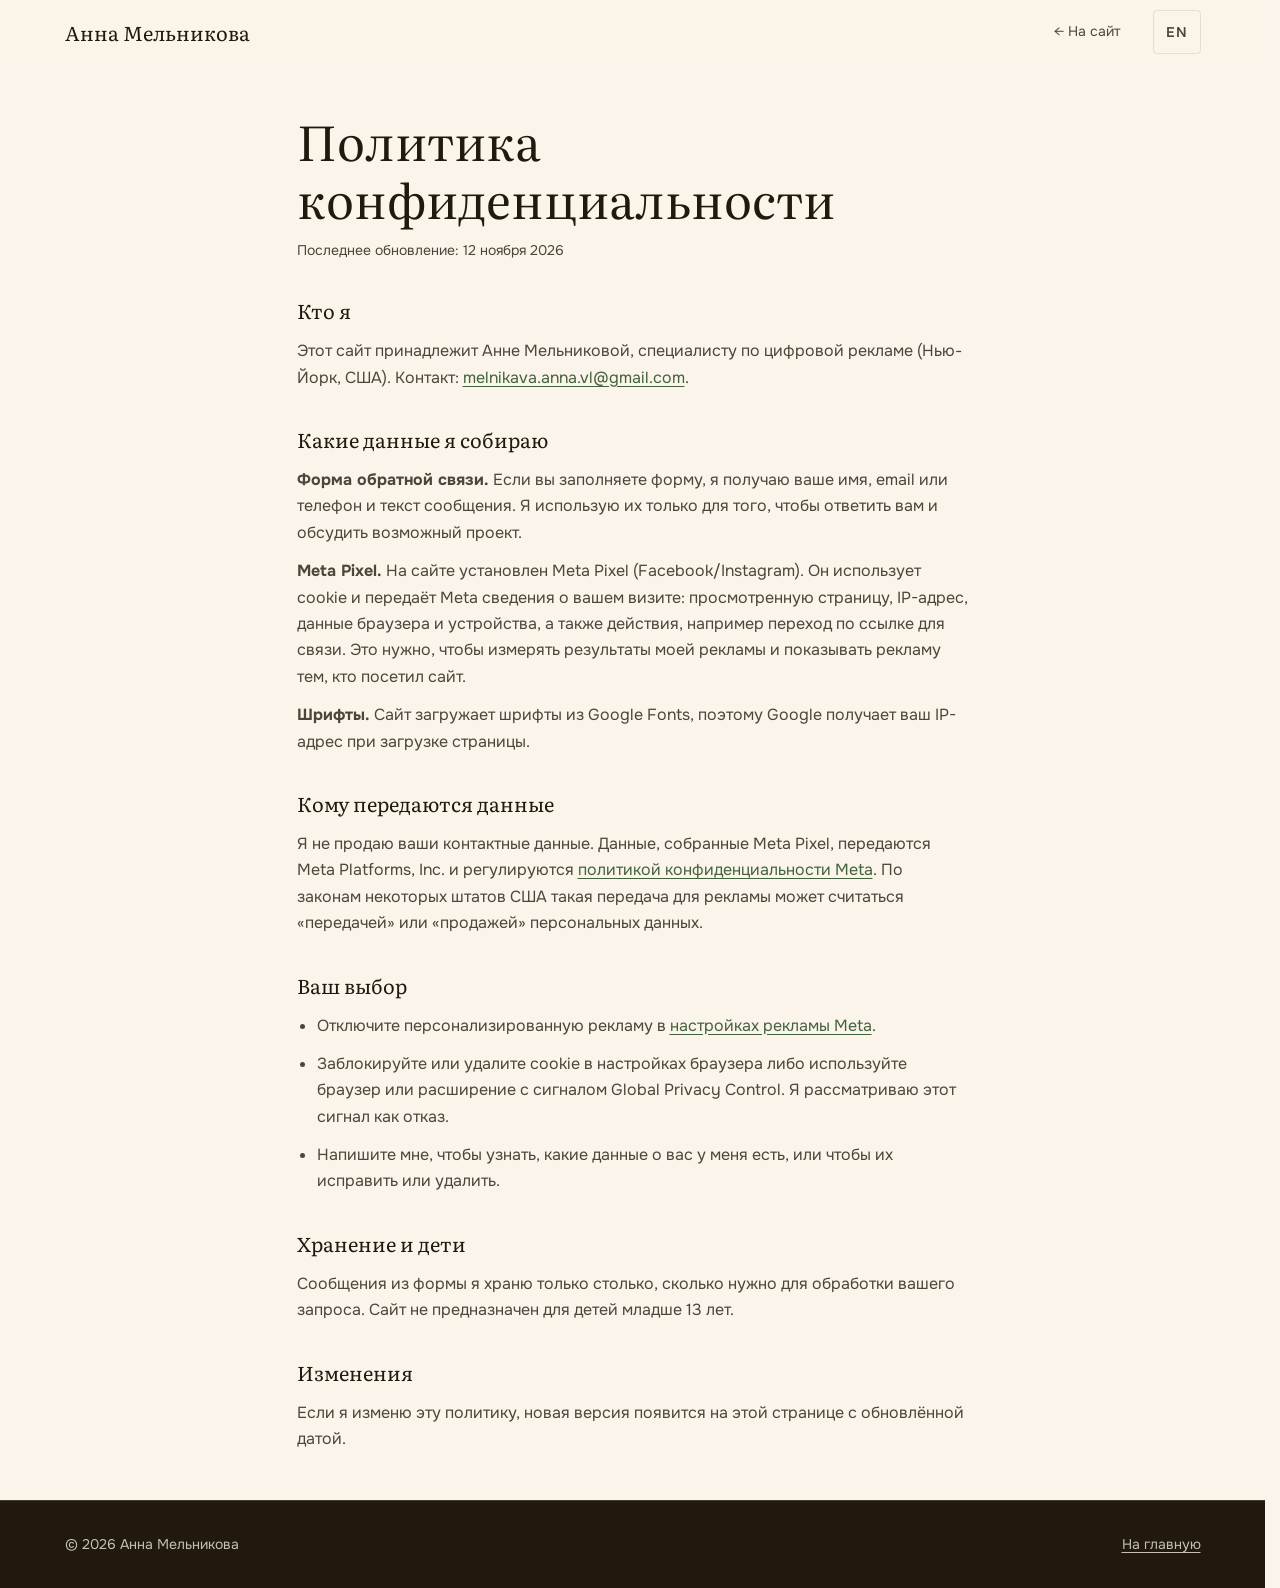
==== public/privacy.html @ af290580 "added meta pixel code; other ui updates" ====
<!doctype html>
<html lang="ru" class="no-js">
<head>
  <meta charset="utf-8">
  <meta name="viewport" content="width=device-width, initial-scale=1">
  <title>Политика конфиденциальности — Анна Мельникова</title>
  <meta name="robots" content="noindex">
  <link rel="canonical" href="https://annamelnikava.com/privacy.html">
  <script>document.documentElement.classList.remove('no-js')</script>
  <link rel="preconnect" href="https://fonts.googleapis.com">
  <link rel="preconnect" href="https://fonts.gstatic.com" crossorigin>
  <link href="https://fonts.googleapis.com/css2?family=Onest:wght@400;600&family=Literata:ital,opsz,wght@0,7..72,400;1,7..72,400&display=swap" rel="stylesheet">
  <link rel="stylesheet" href="tokens.css">
  <link rel="stylesheet" href="styles.css">
</head>
<body>
  <header class="site-header">
    <div class="container">
      <a class="brand" href="index.html" data-en="Anna Melnikava">Анна Мельникова</a>
      <nav class="nav" aria-label="Главная навигация" data-en-aria="Main">
        <a href="index.html" data-en="← Back to site">← На сайт</a>
        <button class="lang-toggle" id="lang-toggle" type="button" lang="en" aria-label="Switch to English">EN</button>
      </nav>
    </div>
  </header>

  <main id="main" class="legal">
    <div class="container">
      <h1 data-en="Privacy Policy">Политика конфиденциальности</h1>
      <p class="legal-date" data-en="Last updated: November 12, 2026">Последнее обновление: 12 ноября 2026</p>

      <h2 data-en="Who I am">Кто я</h2>
      <p data-en="This site belongs to Anna Melnikava, a digital advertising specialist based in New York, USA. Contact: <a href='mailto:melnikava.anna.vl@gmail.com'>melnikava.anna.vl@gmail.com</a>.">Этот сайт принадлежит Анне Мельниковой, специалисту по цифровой рекламе (Нью-Йорк, США). Контакт: <a href="mailto:melnikava.anna.vl@gmail.com">melnikava.anna.vl@gmail.com</a>.</p>

      <h2 data-en="What data I collect">Какие данные я собираю</h2>
      <p data-en="<strong>Contact form.</strong> If you use the form, I receive your name, your email or phone number, and any message you write. I use it only to reply to you and discuss a possible project.">
        <strong>Форма обратной связи.</strong> Если вы заполняете форму, я получаю ваше имя, email или телефон и текст сообщения. Я использую их только для того, чтобы ответить вам и обсудить возможный проект.</p>
      <p data-en="<strong>Meta Pixel.</strong> This site uses the Meta Pixel (Facebook/Instagram). It sets cookies and sends Meta information about your visit, such as the page viewed, your IP address, browser and device details, and actions like clicking a contact link. It is used to measure the results of my advertising and to show ads to people who visited the site.">
        <strong>Meta Pixel.</strong> На сайте установлен Meta Pixel (Facebook/Instagram). Он использует cookie и передаёт Meta сведения о вашем визите: просмотренную страницу, IP-адрес, данные браузера и устройства, а также действия, например переход по ссылке для связи. Это нужно, чтобы измерять результаты моей рекламы и показывать рекламу тем, кто посетил сайт.</p>
      <p data-en="<strong>Fonts.</strong> The site loads fonts from Google Fonts, which means Google receives your IP address when the page loads.">
        <strong>Шрифты.</strong> Сайт загружает шрифты из Google Fonts, поэтому Google получает ваш IP-адрес при загрузке страницы.</p>

      <h2 data-en="How data is shared">Кому передаются данные</h2>
      <p data-en="I do not sell your contact details. Data collected by the Meta Pixel is shared with Meta Platforms, Inc. and is subject to <a href='https://www.facebook.com/privacy/policy/' target='_blank' rel='noopener'>Meta&#x27;s Privacy Policy</a>. Under some US state laws, this kind of sharing for advertising may count as &quot;sharing&quot; or &quot;sale&quot; of personal information.">Я не продаю ваши контактные данные. Данные, собранные Meta Pixel, передаются Meta Platforms, Inc. и регулируются <a href="https://www.facebook.com/privacy/policy/" target="_blank" rel="noopener">политикой конфиденциальности Meta</a>. По законам некоторых штатов США такая передача для рекламы может считаться «передачей» или «продажей» персональных данных.</p>

      <h2 data-en="Your choices">Ваш выбор</h2>
      <ul>
        <li data-en="Turn off personalized ads in your <a href='https://www.facebook.com/adpreferences/' target='_blank' rel='noopener'>Meta ad preferences</a>.">Отключите персонализированную рекламу в <a href="https://www.facebook.com/adpreferences/" target="_blank" rel="noopener">настройках рекламы Meta</a>.</li>
        <li data-en="Block or delete cookies in your browser settings, or use a browser or extension that sends the Global Privacy Control signal. I treat that signal as an opt-out request.">Заблокируйте или удалите cookie в настройках браузера либо используйте браузер или расширение с сигналом Global Privacy Control. Я рассматриваю этот сигнал как отказ.</li>
        <li data-en="Email me to ask what data I hold about you, or to have it corrected or deleted.">Напишите мне, чтобы узнать, какие данные о вас у меня есть, или чтобы их исправить или удалить.</li>
      </ul>

      <h2 data-en="Retention and children">Хранение и дети</h2>
      <p data-en="I keep messages from the contact form only as long as needed to handle your request. This site is not intended for children under 13.">Сообщения из формы я храню только столько, сколько нужно для обработки вашего запроса. Сайт не предназначен для детей младше 13 лет.</p>

      <h2 data-en="Changes">Изменения</h2>
      <p data-en="If I change this policy, the new version will appear on this page with an updated date.">Если я изменю эту политику, новая версия появится на этой странице с обновлённой датой.</p>
    </div>
  </main>

  <footer class="site-footer">
    <div class="container footer-row">
      <span data-en="© 2026 Anna Melnikava">© 2026 Анна Мельникова</span>
      <a href="index.html" data-en="Home">На главную</a>
    </div>
  </footer>

  <script>
    const toggle = document.getElementById('lang-toggle');
    const titles = { ru: document.title, en: 'Privacy Policy — Anna Melnikava' };
    document.querySelectorAll('[data-en]').forEach(el => { el.dataset.ru = el.innerHTML; });
    document.querySelectorAll('[data-en-aria]').forEach(el => { el.dataset.ruAria = el.getAttribute('aria-label'); });
    let lang = 'ru';
    function setLang(l) {
      lang = l;
      document.documentElement.lang = l;
      document.querySelectorAll('[data-en]').forEach(el => { el.innerHTML = el.dataset[l]; });
      document.querySelectorAll('[data-en-aria]').forEach(el => {
        el.setAttribute('aria-label', l === 'en' ? el.dataset.enAria : el.dataset.ruAria);
      });
      document.title = titles[l];
      toggle.textContent = l === 'ru' ? 'EN' : 'RU';
      toggle.lang = l === 'ru' ? 'en' : 'ru';
      toggle.setAttribute('aria-label', l === 'ru' ? 'Switch to English' : 'Переключить на русский');
      try { localStorage.setItem('lang', l); } catch (e) {}
    }
    toggle.addEventListener('click', () => setLang(lang === 'ru' ? 'en' : 'ru'));
    try { if (localStorage.getItem('lang') === 'en') setLang('en'); } catch (e) {}
  </script>
</body>
</html>
---- public/tokens.css ----
/* ============================================================
   Design tokens - single source of truth. Mood: Warm Editorial (light).
   Rules: neutrals + ONE accent (willow green); secondary accent max once
   per page; max 3 font families; components read only from these variables.
   ============================================================ */

html { scrollbar-gutter: stable; } /* avoids layout shift when content becomes scrollable */

:root {
  --hue: 80; /* warm cream/brown family shared by every surface and the ink */

  /* Surface ladder: light theme, so raise/elev separate via tint + shadow */
  --surface-base:  oklch(97% 0.015 var(--hue));
  --surface-raise: oklch(99% 0.008 var(--hue));
  --surface-elev:  oklch(94% 0.020 var(--hue));
  --surface-ink:   oklch(22% 0.025 var(--hue)); /* dark band for contrast rhythm */

  /* Ink: one color, four alphas */
  --ink-primary: oklch(22% 0.025 var(--hue));
  --ink-soft:    oklch(22% 0.025 var(--hue) / 0.80);
  --ink-quiet:   oklch(22% 0.025 var(--hue) / 0.66); /* checked >= 4.5:1 on cream */
  --ink-faint:   oklch(22% 0.025 var(--hue) / 0.30); /* decoration only */
  --hairline:    oklch(22% 0.025 var(--hue) / 0.10);
  --ink-on-dark:       oklch(97% 0.015 var(--hue));
  --ink-on-dark-soft:  oklch(97% 0.015 var(--hue) / 0.76);
  --hairline-on-dark:  oklch(97% 0.015 var(--hue) / 0.16);

  /* Accent: the single dominant brand color */
  --accent:        oklch(46% 0.07 140);  /* deep willow: text/links on cream, >= 4.5:1 */
  --accent-bright: oklch(80% 0.09 140);  /* light willow on the dark band */
  --accent-soft:   oklch(46% 0.07 140 / 0.55);
  --accent-faint:  oklch(70% 0.08 140 / 0.18); /* willow tint for fills */
  --accent-hover:  oklch(39% 0.07 140);
  --on-accent:     oklch(98% 0.01 var(--hue));

  /* Typography: each family has ONE job */
  --font-display: "Literata", Georgia, serif;                              /* headings, big numbers */
  --font-ui:      "Onest", -apple-system, system-ui, "Segoe UI", sans-serif; /* body + UI */

  --fs-h1:    clamp(44px, 7vw, 84px);
  --fs-h2:    clamp(30px, 4.2vw, 48px);
  --fs-h3:    26px;
  --fs-h4:    20px;
  --fs-stat:  clamp(44px, 6vw, 72px);
  --fs-lead:  20px;
  --fs-body:  16px;
  --fs-small: 14px;
  --fs-label: 12px; /* uppercase + letter-spacing 0.1em */

  --lh-tight: 1.05;
  --lh-snug:  1.2;
  --lh-base:  1.6;

  /* Spacing: 4px base */
  --space-1: 4px;   --space-2: 8px;   --space-3: 12px;  --space-4: 16px;
  --space-5: 24px;  --space-6: 32px;  --space-7: 48px;  --space-8: 64px;
  --space-9: 96px;  --space-10: 128px;

  /* Layout */
  --container-max: 1200px;
  --measure:       640px; /* max width for section intros and body copy */
  --container-px:  32px;
  --section-py:    40px;
  --header-h:      64px;
  --touch:         44px;  /* minimum touch target */

  /* Shape: formal editorial, 4px everywhere */
  --radius:       4px;
  --radius-input: 4px;

  /* Elevation: two-layer shadows, warm-tinted */
  --shadow-sm: 0 1px 2px oklch(30% 0.03 var(--hue) / 0.10), 0 1px 1px oklch(30% 0.03 var(--hue) / 0.06);
  --shadow-md: 0 8px 20px oklch(30% 0.03 var(--hue) / 0.10), 0 2px 4px oklch(30% 0.03 var(--hue) / 0.06);
  --shadow-lg: 0 24px 48px oklch(30% 0.03 var(--hue) / 0.14), 0 8px 16px oklch(30% 0.03 var(--hue) / 0.08);

  /* Motion: one easing curve for everything */
  --ease:     cubic-bezier(0.22, 1, 0.36, 1);
  --t-fast:   180ms var(--ease); /* hover/color feedback; over ~200ms feels laggy */
  --t-medium: 500ms var(--ease); /* reveals */
  --t-hero:   700ms var(--ease); /* one-time entrance on load */
  --stagger:  70ms;              /* delay between siblings; reads as a sequence, not a lag */
  --count-ms: 1600;              /* stat count-up duration, read by JS */
}

@media (max-width: 768px) {
  :root {
    --fs-h3: 22px;
    --fs-lead: 18px;
    --section-py: 28px;
    --container-px: 20px;
  }
}

@media (prefers-reduced-motion: reduce) {
  :root { --t-fast: 0ms; --t-medium: 0ms; --t-hero: 0ms; --stagger: 0ms; --count-ms: 0; }
  *, *::before, *::after { animation-duration: 0.01ms !important; scroll-behavior: auto !important; }
}

/* Visible focus for keyboard users */
:focus-visible { outline: 2px solid var(--accent); outline-offset: 3px; }
---- public/styles.css ----
/* Components. Reads only from tokens.css. */

*, *::before, *::after { box-sizing: border-box; }
html { scroll-behavior: smooth; scroll-padding-top: var(--header-h); }
body {
  margin: 0;
  background: var(--surface-base);
  color: var(--ink-primary);
  font: var(--fs-body)/var(--lh-base) var(--font-ui);
  -webkit-font-smoothing: antialiased;
}
img { max-width: 100%; display: block; }
a { color: inherit; }
h1, h2, h3, h4 { font-family: var(--font-display); font-weight: 400; margin: 0; }
p { margin: 0; }

.container { max-width: var(--container-max); margin-inline: auto; padding-inline: var(--container-px); }
.section { padding-block: var(--section-py); }
#services { padding-top: var(--space-6); }
.label {
  font-size: var(--fs-label); letter-spacing: 0.1em; text-transform: uppercase;
  color: var(--accent); font-weight: 600;
}
.label--case { text-transform: none; letter-spacing: 0.02em; font-size: calc(var(--fs-label) * 1.25); }
.section-head { margin-bottom: var(--space-8); }
.section-head h2 { font-size: var(--fs-h2); line-height: var(--lh-snug); margin-top: var(--space-3); text-wrap: balance; }
.section-head p { color: var(--ink-soft); margin-top: var(--space-4); max-width: var(--measure); font-size: var(--fs-lead); }

.skip-link {
  position: absolute; left: var(--space-4); top: -100px; z-index: 100;
  background: var(--accent); color: var(--on-accent); padding: var(--space-3) var(--space-4);
  border-radius: var(--radius);
}
.skip-link:focus { top: var(--space-4); }

/* Header: translucent so the page seems to continue beneath it */
.site-header {
  position: sticky; top: 0; z-index: 50; height: var(--header-h);
  background: oklch(97% 0.015 var(--hue) / 0.82);
  backdrop-filter: blur(14px);
  border-bottom: 1px solid var(--hairline);
}
.site-header .container { height: 100%; display: flex; align-items: center; justify-content: space-between; gap: var(--space-5); }
.brand { font-family: var(--font-display); font-size: var(--fs-h4); text-decoration: none; }
.nav { display: flex; align-items: center; gap: var(--space-6); }
.nav a:not(.btn) {
  text-decoration: none; color: var(--ink-soft); font-size: var(--fs-small);
  min-height: var(--touch); display: inline-flex; align-items: center;
  transition: color var(--t-fast);
}
.nav a:not(.btn):hover { color: var(--accent); }

.btn {
  display: inline-flex; align-items: center; justify-content: center;
  min-height: var(--touch); padding: 0 var(--space-5);
  border-radius: var(--radius); border: 1px solid var(--accent);
  background: var(--accent); color: var(--on-accent);
  font: 600 var(--fs-small)/1 var(--font-ui); text-decoration: none; cursor: pointer;
  transition: background-color var(--t-fast), transform var(--t-fast);
}
.btn:hover { background: var(--accent-hover); transform: translateY(-1px); }
.btn:active { transform: translateY(0); }
.btn--ghost { background: transparent; color: var(--accent); }
.btn--ghost:hover { background: var(--accent-faint); }

/* Hero: left-aligned, asymmetric */
.hero { padding-block: var(--space-8) var(--space-6); }
.hero-grid { display: grid; grid-template-columns: 1.8fr 1fr; gap: var(--space-8); align-items: center; }
.hero h1 { font-size: var(--fs-h1); line-height: var(--lh-tight); letter-spacing: -0.02em; margin-top: var(--space-4); }
.hero h1 em { font-style: italic; color: var(--accent); }
.hero .lead { font-size: var(--fs-lead); color: var(--ink-soft); max-width: var(--measure); margin-top: var(--space-5); }
.hero-actions { display: flex; flex-wrap: wrap; gap: var(--space-3); margin-top: var(--space-6); }
.portrait {
  aspect-ratio: 1; border-radius: var(--radius); /* square keeps the hero compact on one screen */
  background:
    linear-gradient(to top, var(--surface-base), transparent 35%), /* soft edge into page */
    var(--surface-elev);
  border: 1px solid var(--hairline);
  display: grid; place-items: center; color: var(--ink-quiet); font-size: var(--fs-small);
  text-align: center; overflow: hidden;
}
/* portrait.jpg is pre-cropped square around the subject, so no focal-point offset is needed */
.portrait img { width: 100%; height: 100%; object-fit: cover; border-radius: var(--radius); display: block; }

/* Stats band on the dark surface */
.stats { background: var(--surface-ink); color: var(--ink-on-dark); padding-block: var(--space-8); }
.stats-grid { display: grid; grid-template-columns: repeat(4, 1fr); gap: var(--space-6); }
.stat { border-top: 1px solid var(--hairline-on-dark); padding-top: var(--space-4); }
.stat b { display: block; font: 400 var(--fs-stat)/var(--lh-tight) var(--font-display); color: var(--accent-bright); }
.stat span { display: block; margin-top: var(--space-2); font-size: var(--fs-small); color: var(--ink-on-dark-soft); }

/* Services: offset cards, not a uniform grid */
.services-grid { display: grid; grid-template-columns: repeat(6, 1fr); gap: var(--space-5); }
.card {
  background: var(--surface-raise); border: 1px solid var(--hairline);
  border-radius: var(--radius); padding: var(--space-6); box-shadow: var(--shadow-sm);
  transition: transform var(--t-fast), box-shadow var(--t-fast);
}
.card:hover { transform: translateY(-4px); box-shadow: var(--shadow-md); }
.card h3 { font-size: var(--fs-h3); line-height: var(--lh-snug); margin-top: var(--space-4); }
.card p { color: var(--ink-soft); margin-top: var(--space-3); }
.card:nth-child(1) { grid-column: span 3; }
.card:nth-child(2) { grid-column: span 3; margin-top: var(--space-7); }
.card:nth-child(n+3) { grid-column: span 3; }
.card:nth-child(n+3):nth-child(even) { margin-top: var(--space-5); }
.card p + p { margin-top: var(--space-3); }

/* Process: numbered steps */
.process { background: var(--surface-elev); }
.steps { list-style: none; margin: 0; padding: 0; display: grid; grid-template-columns: repeat(4, 1fr); gap: var(--space-6); counter-reset: step; }
.steps li {
  counter-increment: step; position: relative;
  background: var(--surface-raise); border: 1px solid var(--hairline); border-radius: var(--radius);
  padding: var(--space-5); box-shadow: var(--shadow-sm);
  transition: transform var(--t-fast), box-shadow var(--t-fast);
}
.steps li:hover { transform: translateY(-4px); box-shadow: var(--shadow-md); }
.steps li::before {
  content: counter(step); display: grid; place-items: center; width: 44px; height: 44px; border-radius: 50%;
  background: var(--accent); color: var(--on-accent); font: 400 20px/1 var(--font-display);
}
/* arrow pointing to the next step, sitting in the grid gap */
.steps li:not(:last-child)::after {
  content: ""; position: absolute; top: calc(var(--space-5) + 22px); right: calc(var(--space-6) / -1 + 6px);
  width: 20px; height: 20px; border-top: 2px solid var(--accent-soft); border-right: 2px solid var(--accent-soft);
  transform: translateY(-50%) rotate(45deg); pointer-events: none;
}
.steps h3 { font-size: var(--fs-h4); margin-top: var(--space-4); }
.steps p { color: var(--ink-soft); margin-top: var(--space-2); font-size: var(--fs-small); }

/* CTA band */
/* Raised panel with an accent edge so the band reads as a deliberate break, not a stray heading */

/* Experience: heading left, supporting copy right, so the long headline stops running across the page */
#experience .section-head { display: grid; grid-template-columns: 5fr 6fr; column-gap: var(--space-8); align-items: start; margin-bottom: 0; }
#experience .section-head h2 { grid-row: 1 / span 3; margin-top: 0; font-size: clamp(32px, 4.5vw, 52px); }
#experience .section-head p { margin-top: 0; font-size: var(--fs-body, 1rem); }
#experience .section-head p + p { margin-top: var(--space-4); }
@media (max-width: 768px) {
  #experience .section-head { grid-template-columns: 1fr; }
  #experience .section-head h2 { grid-row: auto; margin-bottom: var(--space-5); }
}

/* Pricing */
.price { display: grid; gap: var(--space-4); justify-items: start; }
.price b { font: 400 var(--fs-stat)/var(--lh-tight) var(--font-display); color: var(--accent); }
.price small { color: var(--ink-soft); font-size: var(--fs-small); }
#experience .section-head p + p { margin-top: var(--space-4); }

/* Cases */
.cases { display: grid; gap: var(--space-5); }
.case {
  display: grid; grid-template-columns: 1fr 2fr auto; gap: var(--space-6); align-items: baseline;
  padding-block: var(--space-6); border-top: 1px solid var(--hairline);
}
.case:last-child { border-bottom: 1px solid var(--hairline); }
.case h3 { font-size: var(--fs-h3); line-height: var(--lh-snug); }
.case p { color: var(--ink-soft); }
.case .result { font: 400 var(--fs-h3)/1 var(--font-display); color: var(--accent); white-space: nowrap; }

/* Contact */
.contact { background: var(--surface-ink); color: var(--ink-on-dark); }
.contact-grid { display: grid; grid-template-columns: 1fr 1fr; gap: var(--space-8); }
.contact .label { color: var(--accent-bright); }
.contact h2 { font-size: var(--fs-h2); line-height: var(--lh-snug); margin-top: var(--space-3); }
.contact p { color: var(--ink-on-dark-soft); margin-top: var(--space-4); max-width: var(--measure); }
.contact-links { list-style: none; padding: 0; margin: var(--space-6) 0 0; }
.contact-links a { display: inline-flex; align-items: center; min-height: var(--touch); text-decoration: none; transition: color var(--t-fast); }
.contact-links a:hover { color: var(--accent-bright); }
.messengers { display: flex; gap: var(--space-3); margin-top: var(--space-4); }
.messenger { display: inline-flex; width: 48px; height: 48px; border-radius: 50%; transition: transform var(--t-fast), opacity var(--t-fast); }
.messenger:hover { transform: translateY(-2px); opacity: .9; }
form { display: grid; gap: var(--space-4); }
label { font-size: var(--fs-small); color: var(--ink-on-dark-soft); display: grid; gap: var(--space-2); }
input, textarea {
  font: inherit; color: var(--ink-on-dark); background: oklch(97% 0.015 var(--hue) / 0.06);
  border: 1px solid var(--hairline-on-dark); border-radius: var(--radius-input);
  min-height: var(--touch); padding: var(--space-3) var(--space-4);
  transition: border-color var(--t-fast);
}
textarea { min-height: calc(var(--touch) * 2.5); resize: vertical; }
input:hover, textarea:hover { border-color: var(--ink-on-dark-soft); }
input:focus-visible, textarea:focus-visible { outline: 2px solid var(--accent-bright); outline-offset: 2px; }
.contact .btn { background: var(--accent-bright); border-color: var(--accent-bright); color: var(--surface-ink); justify-self: start; }
.contact .btn:hover { background: var(--ink-on-dark); border-color: var(--ink-on-dark); }

.site-footer { background: var(--surface-ink); color: var(--ink-on-dark-soft); font-size: var(--fs-small); padding-block: var(--space-6); border-top: 1px solid var(--hairline-on-dark); }

.footer-row { display: flex; flex-wrap: wrap; justify-content: space-between; gap: var(--space-3) var(--space-5); }
.site-footer a { color: inherit; text-underline-offset: 3px; }
.site-footer a:hover { color: var(--ink-on-dark); }

/* Legal pages (privacy) */
.legal { padding-block: var(--space-7, 4rem); }
.legal .container { max-width: 46rem; }
.legal h1 { font-size: var(--fs-h2); line-height: var(--lh-snug); }
.legal h2 { font-size: var(--fs-h4); margin-top: var(--space-6); }
.legal p, .legal li { color: var(--ink-soft); margin-top: var(--space-3); line-height: 1.65; }
.legal ul { padding-left: 1.25em; margin: 0; }
.legal a { color: var(--accent); text-underline-offset: 3px; }
.legal-date { font-size: var(--fs-small); }

/* Reveal on scroll: opacity + transform only */
.reveal { opacity: 0; transform: translateY(var(--space-5)); transition: opacity var(--t-medium), transform var(--t-medium); }
.reveal.is-in { opacity: 1; transform: none; }
.no-js .reveal { opacity: 1; transform: none; }
/* --i is set per sibling by JS, so groups appear in sequence */
.reveal { transition-delay: calc(var(--i, 0) * var(--stagger)); }

/* Hero entrance on load: children fade up in order */
@keyframes rise { from { opacity: 0; transform: translateY(var(--space-5)); } to { opacity: 1; transform: none; } }
.hero-grid > div:first-child > *,
.portrait { animation: rise var(--t-hero) both; }
.hero-grid > div:first-child > :nth-child(1) { animation-delay: calc(1 * var(--stagger)); }
.hero-grid > div:first-child > :nth-child(2) { animation-delay: calc(2 * var(--stagger)); }
.hero-grid > div:first-child > :nth-child(3) { animation-delay: calc(4 * var(--stagger)); }
.hero-grid > div:first-child > :nth-child(4) { animation-delay: calc(6 * var(--stagger)); }
.portrait { animation-delay: calc(3 * var(--stagger)); }

/* Case result lands slightly after its row */
.case .result { opacity: 0; transform: translateX(calc(var(--space-4) * -1)); transition: opacity var(--t-medium), transform var(--t-medium); transition-delay: calc(var(--i, 0) * var(--stagger) + 3 * var(--stagger)); }
.case.is-in .result { opacity: 1; transform: none; }
.no-js .case .result { opacity: 1; transform: none; }

/* Header hairline fades in after scrolling (opacity only) */
.site-header { border-bottom-color: transparent; }
.site-header::after {
  content: ""; position: absolute; inset: auto 0 0; height: 1px; background: var(--hairline);
  opacity: 0; transition: opacity var(--t-fast);
}
.site-header.is-scrolled::after { opacity: 1; }

@media (max-width: 960px) {
  .hero-grid, .contact-grid { grid-template-columns: 1fr; }
  .portrait { max-width: 320px; aspect-ratio: 1; }
  .stats-grid, .steps { grid-template-columns: repeat(2, 1fr); }
  .steps li:nth-child(even)::after { display: none; }
  .services-grid { grid-template-columns: 1fr; }
  .card:nth-child(n) { grid-column: auto; margin-top: 0; }
  .case { grid-template-columns: 1fr; gap: var(--space-3); }
}
@media (max-width: 768px) {
  .hero { padding-top: var(--space-6); }
  .nav a:not(.btn) { display: none; }
}
@media (max-width: 480px) {
  .stats-grid, .steps { grid-template-columns: 1fr; }
  .steps li:not(:last-child)::after { display: block; top: auto; bottom: calc(var(--space-6) / -1 + 4px); right: auto; left: calc(var(--space-5) + 12px); transform: translateX(-50%) rotate(135deg); }
}

/* Language toggle */
.lang-toggle {
  min-height: var(--touch); min-width: var(--touch); padding: 0 var(--space-3);
  background: transparent; color: var(--ink-soft); cursor: pointer;
  border: 1px solid var(--hairline); border-radius: var(--radius);
  font: 600 var(--fs-small)/1 var(--font-ui); letter-spacing: 0.06em;
  transition: color var(--t-fast), border-color var(--t-fast);
}
.lang-toggle:hover { color: var(--accent); border-color: var(--accent-soft); }

/* Russian copy is longer and Cyrillic glyphs are wider, so the hero headline needs a smaller scale */
:lang(ru) .hero h1 { font-size: clamp(28px, 3.8vw, 46px); letter-spacing: -0.01em; }

:lang(en) .hero h1 { font-size: clamp(30px, 4.4vw, 54px); }
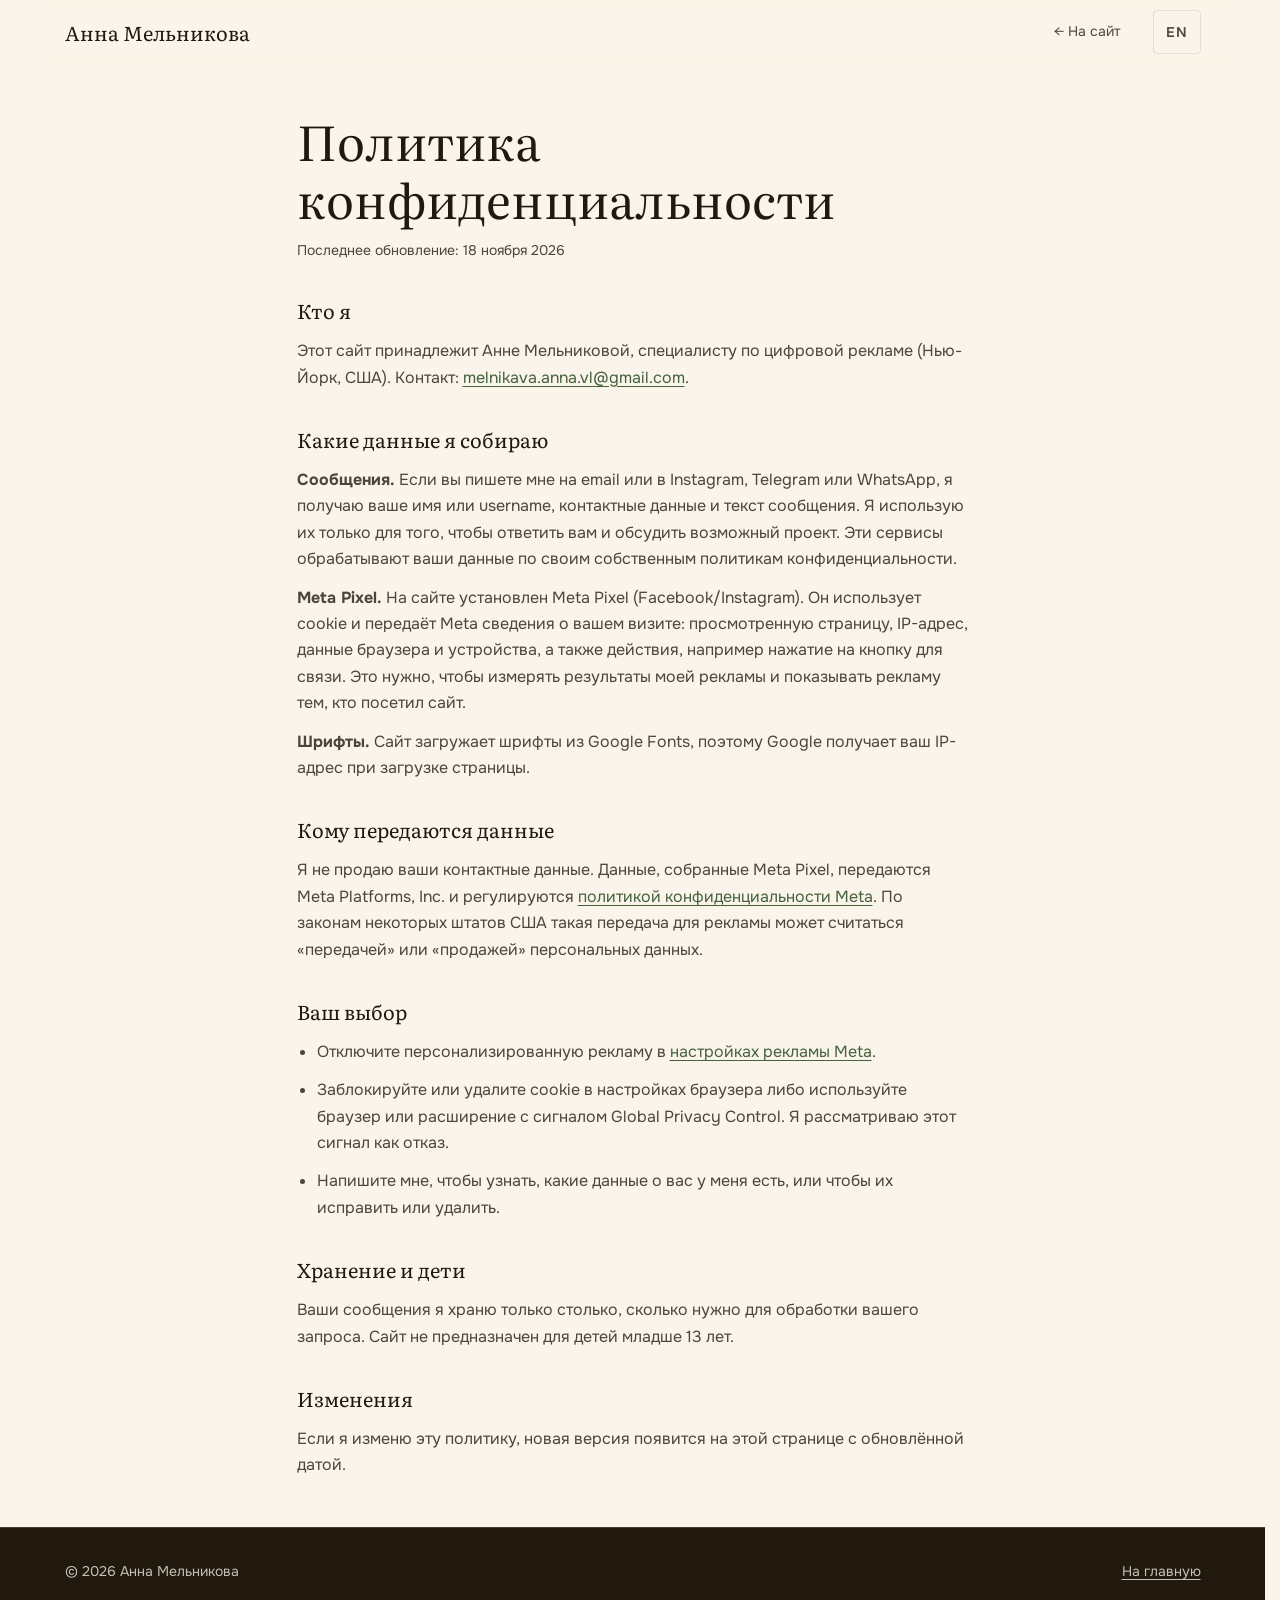
==== commit ae354c9f: "SM icons converted to buttons; privacy policy update" ====
--- a/public/privacy.html
+++ b/public/privacy.html
@@ -27,16 +27,16 @@
   <main id="main" class="legal">
     <div class="container">
       <h1 data-en="Privacy Policy">Политика конфиденциальности</h1>
-      <p class="legal-date" data-en="Last updated: November 12, 2026">Последнее обновление: 12 ноября 2026</p>
+      <p class="legal-date" data-en="Last updated: November 18, 2026">Последнее обновление: 18 ноября 2026</p>
 
       <h2 data-en="Who I am">Кто я</h2>
       <p data-en="This site belongs to Anna Melnikava, a digital advertising specialist based in New York, USA. Contact: <a href='mailto:melnikava.anna.vl@gmail.com'>melnikava.anna.vl@gmail.com</a>.">Этот сайт принадлежит Анне Мельниковой, специалисту по цифровой рекламе (Нью-Йорк, США). Контакт: <a href="mailto:melnikava.anna.vl@gmail.com">melnikava.anna.vl@gmail.com</a>.</p>
 
       <h2 data-en="What data I collect">Какие данные я собираю</h2>
-      <p data-en="<strong>Contact form.</strong> If you use the form, I receive your name, your email or phone number, and any message you write. I use it only to reply to you and discuss a possible project.">
-        <strong>Форма обратной связи.</strong> Если вы заполняете форму, я получаю ваше имя, email или телефон и текст сообщения. Я использую их только для того, чтобы ответить вам и обсудить возможный проект.</p>
-      <p data-en="<strong>Meta Pixel.</strong> This site uses the Meta Pixel (Facebook/Instagram). It sets cookies and sends Meta information about your visit, such as the page viewed, your IP address, browser and device details, and actions like clicking a contact link. It is used to measure the results of my advertising and to show ads to people who visited the site.">
-        <strong>Meta Pixel.</strong> На сайте установлен Meta Pixel (Facebook/Instagram). Он использует cookie и передаёт Meta сведения о вашем визите: просмотренную страницу, IP-адрес, данные браузера и устройства, а также действия, например переход по ссылке для связи. Это нужно, чтобы измерять результаты моей рекламы и показывать рекламу тем, кто посетил сайт.</p>
+      <p data-en="<strong>Messages.</strong> If you email me or message me on Instagram, Telegram or WhatsApp, I receive your name or username, contact details and anything you write. I use it only to reply to you and discuss a possible project. Those messaging services handle your data under their own privacy policies.">
+        <strong>Сообщения.</strong> Если вы пишете мне на email или в Instagram, Telegram или WhatsApp, я получаю ваше имя или username, контактные данные и текст сообщения. Я использую их только для того, чтобы ответить вам и обсудить возможный проект. Эти сервисы обрабатывают ваши данные по своим собственным политикам конфиденциальности.</p>
+      <p data-en="<strong>Meta Pixel.</strong> This site uses the Meta Pixel (Facebook/Instagram). It sets cookies and sends Meta information about your visit, such as the page viewed, your IP address, browser and device details, and actions like clicking a contact button. It is used to measure the results of my advertising and to show ads to people who visited the site.">
+        <strong>Meta Pixel.</strong> На сайте установлен Meta Pixel (Facebook/Instagram). Он использует cookie и передаёт Meta сведения о вашем визите: просмотренную страницу, IP-адрес, данные браузера и устройства, а также действия, например нажатие на кнопку для связи. Это нужно, чтобы измерять результаты моей рекламы и показывать рекламу тем, кто посетил сайт.</p>
       <p data-en="<strong>Fonts.</strong> The site loads fonts from Google Fonts, which means Google receives your IP address when the page loads.">
         <strong>Шрифты.</strong> Сайт загружает шрифты из Google Fonts, поэтому Google получает ваш IP-адрес при загрузке страницы.</p>
 
@@ -51,7 +51,7 @@
       </ul>
 
       <h2 data-en="Retention and children">Хранение и дети</h2>
-      <p data-en="I keep messages from the contact form only as long as needed to handle your request. This site is not intended for children under 13.">Сообщения из формы я храню только столько, сколько нужно для обработки вашего запроса. Сайт не предназначен для детей младше 13 лет.</p>
+      <p data-en="I keep your messages only as long as needed to handle your request. This site is not intended for children under 13.">Ваши сообщения я храню только столько, сколько нужно для обработки вашего запроса. Сайт не предназначен для детей младше 13 лет.</p>
 
       <h2 data-en="Changes">Изменения</h2>
       <p data-en="If I change this policy, the new version will appear on this page with an updated date.">Если я изменю эту политику, новая версия появится на этой странице с обновлённой датой.</p>
--- a/public/styles.css
+++ b/public/styles.css
@@ -100,9 +100,7 @@
 .card h3 { font-size: var(--fs-h3); line-height: var(--lh-snug); margin-top: var(--space-4); }
 .card p { color: var(--ink-soft); margin-top: var(--space-3); }
 .card:nth-child(1) { grid-column: span 3; }
-.card:nth-child(2) { grid-column: span 3; margin-top: var(--space-7); }
-.card:nth-child(n+3) { grid-column: span 3; }
-.card:nth-child(n+3):nth-child(even) { margin-top: var(--space-5); }
+.card:nth-child(n+2) { grid-column: span 3; }
 .card p + p { margin-top: var(--space-3); }
 
 /* Process: numbered steps */
@@ -163,25 +161,12 @@
 .contact-grid { display: grid; grid-template-columns: 1fr 1fr; gap: var(--space-8); }
 .contact .label { color: var(--accent-bright); }
 .contact h2 { font-size: var(--fs-h2); line-height: var(--lh-snug); margin-top: var(--space-3); }
-.contact p { color: var(--ink-on-dark-soft); margin-top: var(--space-4); max-width: var(--measure); }
+.contact p { color: var(--ink-on-dark-soft); margin-top: var(--space-4); max-width: var(--measure); text-wrap: balance; }
 .contact-links { list-style: none; padding: 0; margin: var(--space-6) 0 0; }
 .contact-links a { display: inline-flex; align-items: center; min-height: var(--touch); text-decoration: none; transition: color var(--t-fast); }
 .contact-links a:hover { color: var(--accent-bright); }
-.messengers { display: flex; gap: var(--space-3); margin-top: var(--space-4); }
-.messenger { display: inline-flex; width: 48px; height: 48px; border-radius: 50%; transition: transform var(--t-fast), opacity var(--t-fast); }
-.messenger:hover { transform: translateY(-2px); opacity: .9; }
-form { display: grid; gap: var(--space-4); }
-label { font-size: var(--fs-small); color: var(--ink-on-dark-soft); display: grid; gap: var(--space-2); }
-input, textarea {
-  font: inherit; color: var(--ink-on-dark); background: oklch(97% 0.015 var(--hue) / 0.06);
-  border: 1px solid var(--hairline-on-dark); border-radius: var(--radius-input);
-  min-height: var(--touch); padding: var(--space-3) var(--space-4);
-  transition: border-color var(--t-fast);
-}
-textarea { min-height: calc(var(--touch) * 2.5); resize: vertical; }
-input:hover, textarea:hover { border-color: var(--ink-on-dark-soft); }
-input:focus-visible, textarea:focus-visible { outline: 2px solid var(--accent-bright); outline-offset: 2px; }
-.contact .btn { background: var(--accent-bright); border-color: var(--accent-bright); color: var(--surface-ink); justify-self: start; }
+.contact-buttons { display: grid; grid-template-columns: max-content; gap: var(--space-4); align-content: center; justify-content: start; }
+.contact .btn { gap: var(--space-3); min-height: calc(var(--touch) * 1.25); min-width: min(20rem, 100%); padding-inline: var(--space-6); font-size: var(--fs-body); background: var(--accent-bright); border-color: var(--accent-bright); color: var(--surface-ink); }
 .contact .btn:hover { background: var(--ink-on-dark); border-color: var(--ink-on-dark); }
 
 .site-footer { background: var(--surface-ink); color: var(--ink-on-dark-soft); font-size: var(--fs-small); padding-block: var(--space-6); border-top: 1px solid var(--hairline-on-dark); }
